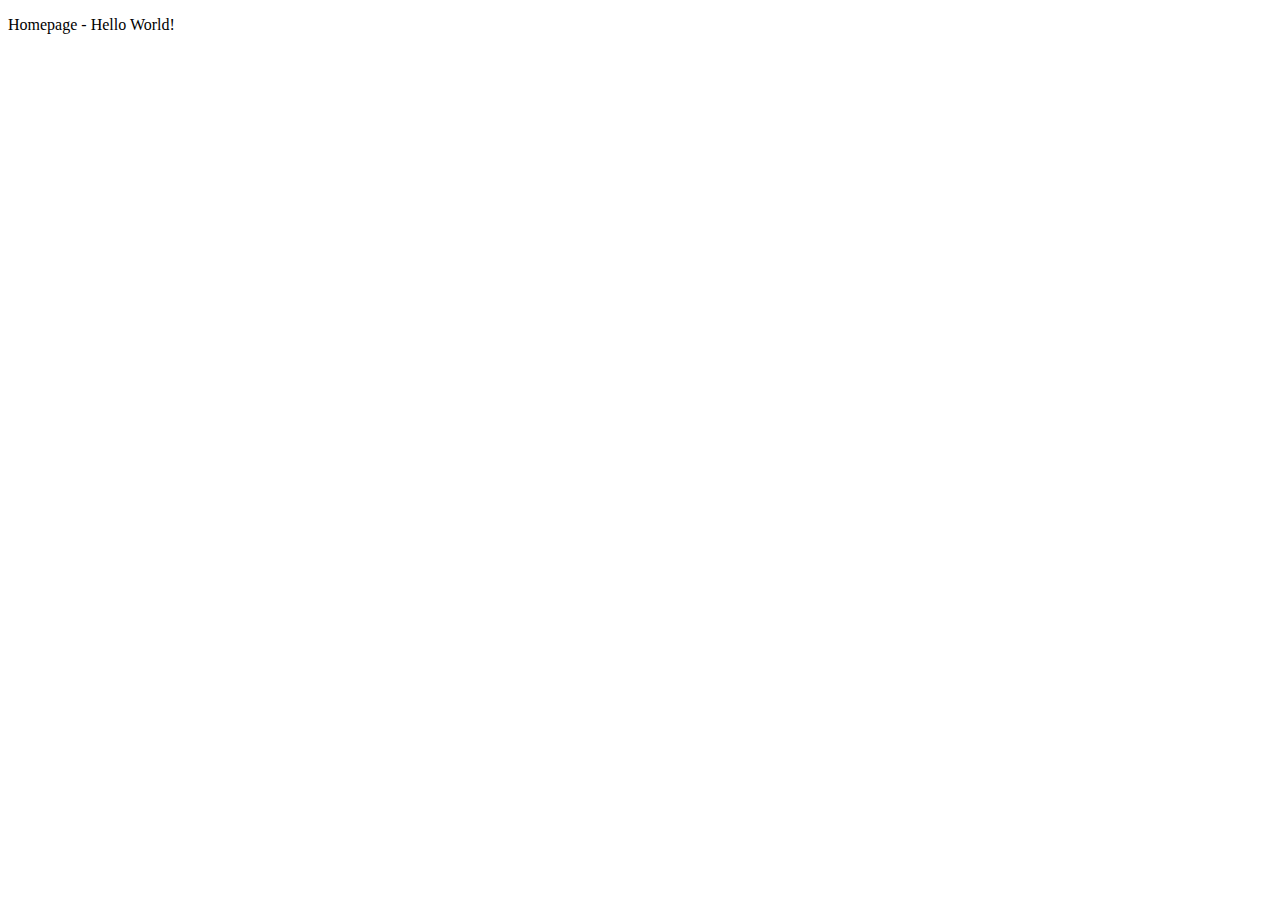
==== index.html @ a56c323d "Created basic file structure for site" ====
<!DOCTYPE html>
<html>
  <head>
    <meta charset="utf-8">
    <link type="text/css" rel="stylesheet" href="css/index.css">
    <title>My Blog Site</title>
  </head>
  <body>
    <p>Homepage - Hello World!</p>
  </body>
</html>
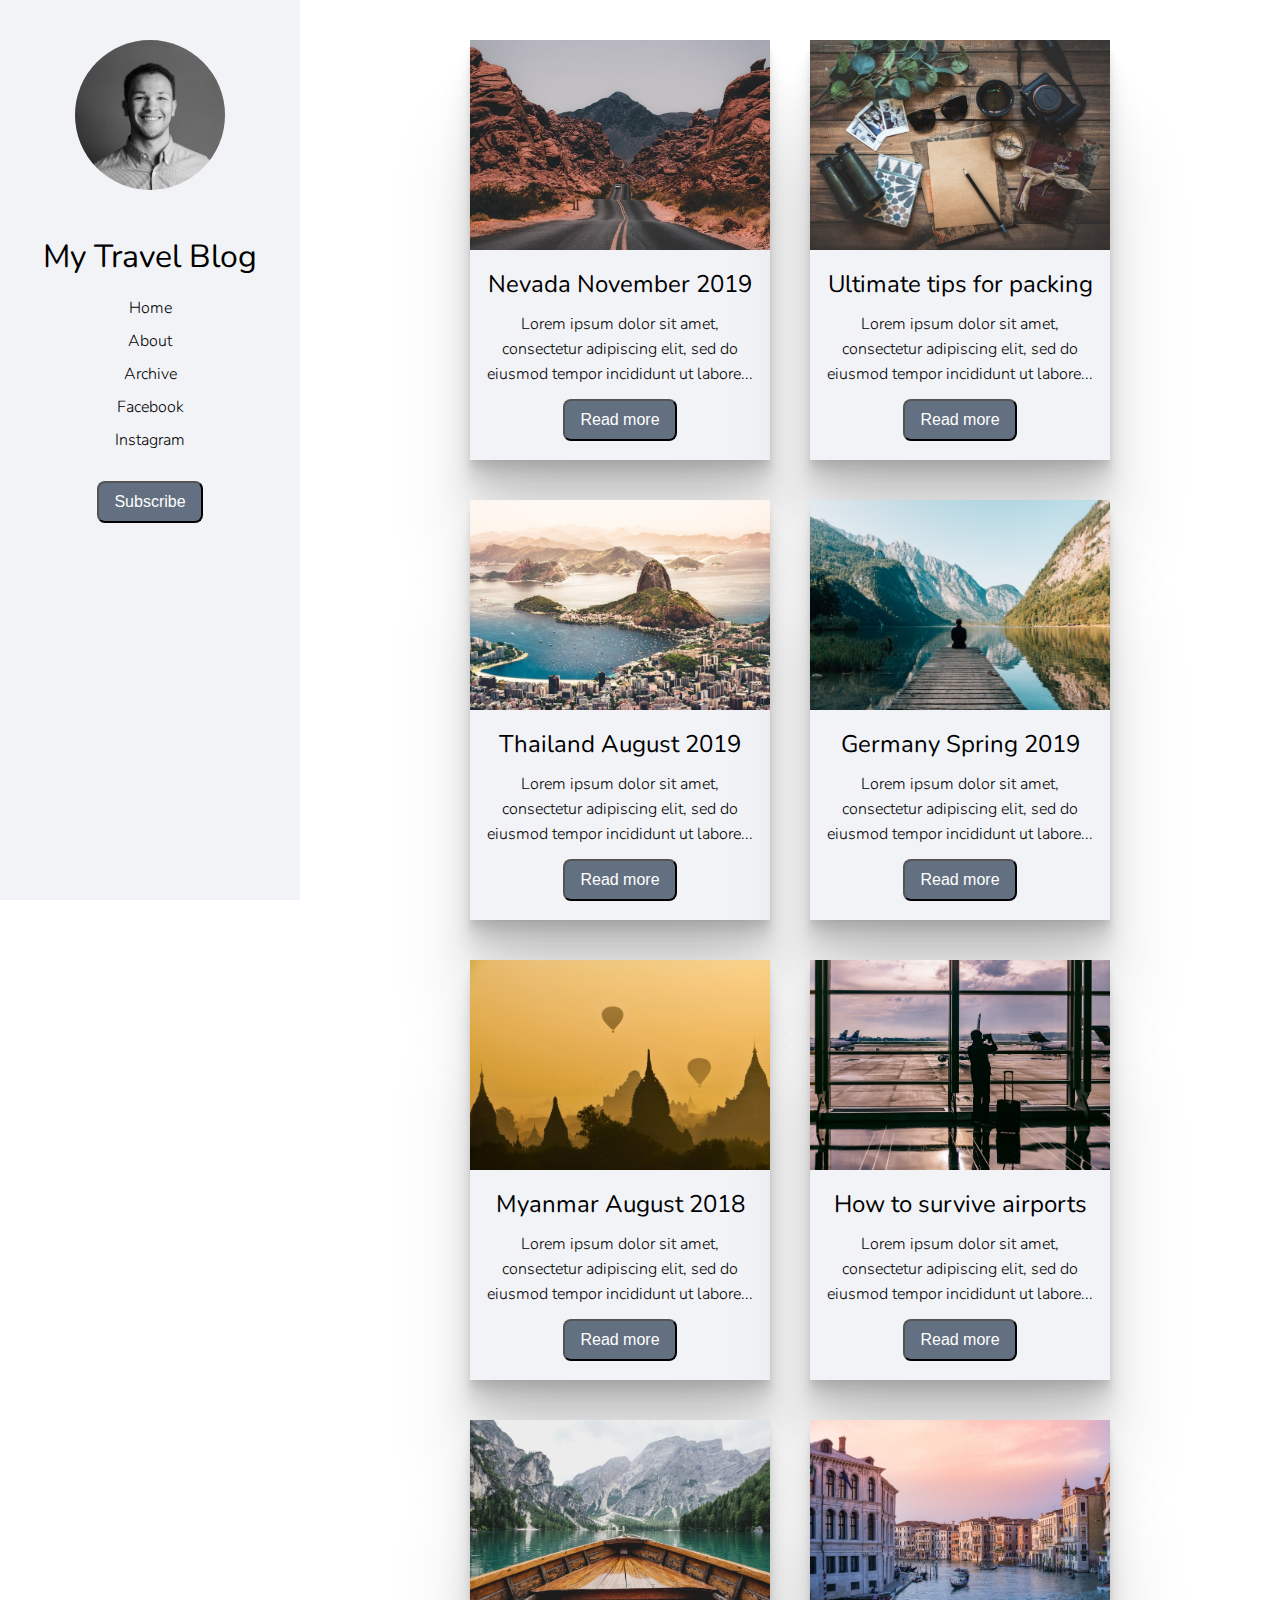
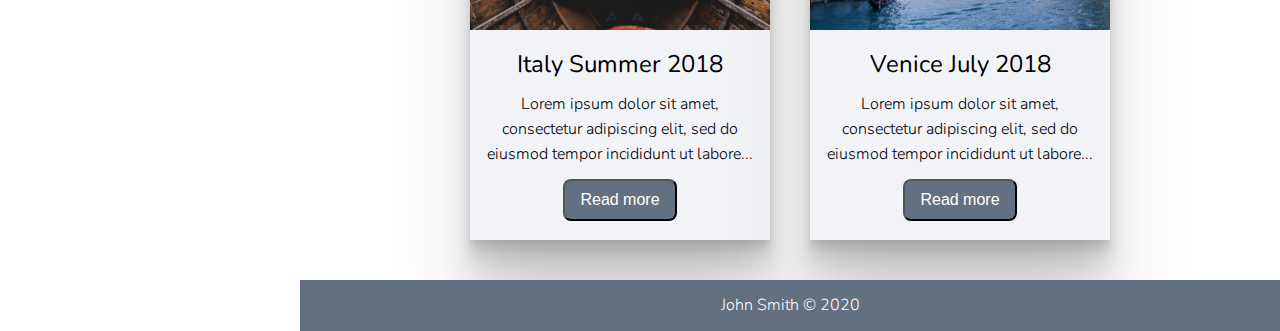
==== commit 0001a32d: "First iteration of homepage" ====
--- a/index.html
+++ b/index.html
@@ -2,10 +2,120 @@
 <html>
   <head>
     <meta charset="utf-8">
-    <link type="text/css" rel="stylesheet" href="css/index.css">
+    <link type="text/css" rel="stylesheet" href="css/main.css">
+    <link href="https://fonts.googleapis.com/css?family=Nunito:300,400,400i,700,900&display=swap" rel="stylesheet">
     <title>My Blog Site</title>
   </head>
   <body>
-    <p>Homepage - Hello World!</p>
+    <a name="top"></a>
+    <div class="container">
+        <div class="sidebar">
+            <img src="images/bloke.jpeg" alt="Profile photo">
+            <h1>My Travel Blog</h1>
+            <ul>
+              <li>
+                  <a href="#top">Home</a>
+              </li>
+              <li>
+                  <a>About</a>
+              </li>
+              <li>
+                  <a>Archive</a>
+              </li>
+              <li>
+                  <a href="https://www.facebook.com/">Facebook</a>
+              </li>
+              <li>
+                  <a href="https://www.instagram.com/">Instagram</a>
+              </li>
+              <button class="subscribe-button">Subscribe</button>
+            </ul>
+        </div>
+        <div class="content">
+          <div class="blog-card">
+            <img src="images/nevada.jpg" alt="Nevada">
+            <h2>Nevada November 2019</h2>
+            <p>Lorem ipsum dolor sit amet, 
+              consectetur adipiscing elit, 
+              sed do eiusmod tempor incididunt 
+              ut labore... 
+              </p>
+              <button>Read more</button>
+          </div>
+          <div class="blog-card">
+            <img src="images/packing.jpg" alt="Packing items">
+            <h2>Ultimate tips for packing</h2>
+            <p>Lorem ipsum dolor sit amet, 
+              consectetur adipiscing elit, 
+              sed do eiusmod tempor incididunt 
+              ut labore... 
+              </p>
+              <button>Read more</button>
+          </div>
+          <div class="blog-card">
+              <img src="images/thailand.jpg" alt="Thailand">
+              <h2>Thailand August 2019</h2>
+              <p>Lorem ipsum dolor sit amet, 
+              consectetur adipiscing elit, 
+              sed do eiusmod tempor incididunt 
+              ut labore... 
+              </p>
+              <button>Read more</button>
+          </div>
+          <div class="blog-card">
+              <img src="images/germany.jpg" alt="German lake">
+              <h2>Germany Spring 2019</h2>
+             <p>Lorem ipsum dolor sit amet, 
+              consectetur adipiscing elit, 
+              sed do eiusmod tempor incididunt 
+              ut labore... 
+              </p>
+              <button>Read more</button>
+          </div>
+          <div class="blog-card">
+              <img src="images/myanmar.jpg" alt="Myanmar">
+              <h2>Myanmar August 2018</h2>
+              <p>Lorem ipsum dolor sit amet, 
+              consectetur adipiscing elit, 
+              sed do eiusmod tempor incididunt 
+              ut labore... 
+              </p>
+              <button>Read more</button>
+          </div>
+          <div class="blog-card">
+              <img src="images/airport.jpg" alt="Airport">
+              <h2>How to survive airports</h2>
+             <p>Lorem ipsum dolor sit amet, 
+              consectetur adipiscing elit, 
+              sed do eiusmod tempor incididunt 
+              ut labore... 
+              </p>
+              <button>Read more</button>
+          </div>
+          <div class="blog-card">
+              <img src="images/italy.jpg" alt="Italy">
+              <h2>Italy Summer 2018</h2>
+             <p>Lorem ipsum dolor sit amet, 
+              consectetur adipiscing elit, 
+              sed do eiusmod tempor incididunt 
+              ut labore... 
+              </p>
+              <button>Read more</button>
+          </div>
+          <div class="blog-card">
+              <img src="images/venice.jpg" alt="Venice">
+              <h2>Venice July 2018</h2>
+              <p>Lorem ipsum dolor sit amet, 
+              consectetur adipiscing elit, 
+              sed do eiusmod tempor incididunt 
+              ut labore... 
+              </p>
+              <button>Read more</button>
+          </div>
+        </div>
+        <div class="footer">
+          <p>John Smith &copy 2020</p>
+        </div>
+    </div>
   </body>
 </html>--- a/css/main.css
+++ b/css/main.css
@@ -0,0 +1,23 @@
+@import "homepage.css";
+
+body{
+  font-size: 16px;
+  line-height: 25px;
+  font-family: 'Nunito', sans-serif;
+  margin: 0;
+}
+
+p{
+  margin: 0.8em;
+}
+
+h1, h2, h3 {
+  font-weight: 400;
+  line-height: 1.2em;
+  margin: 0.5em;
+}
+
+h1 {
+  font-size: 2em;
+  margin: 20px 0;
+}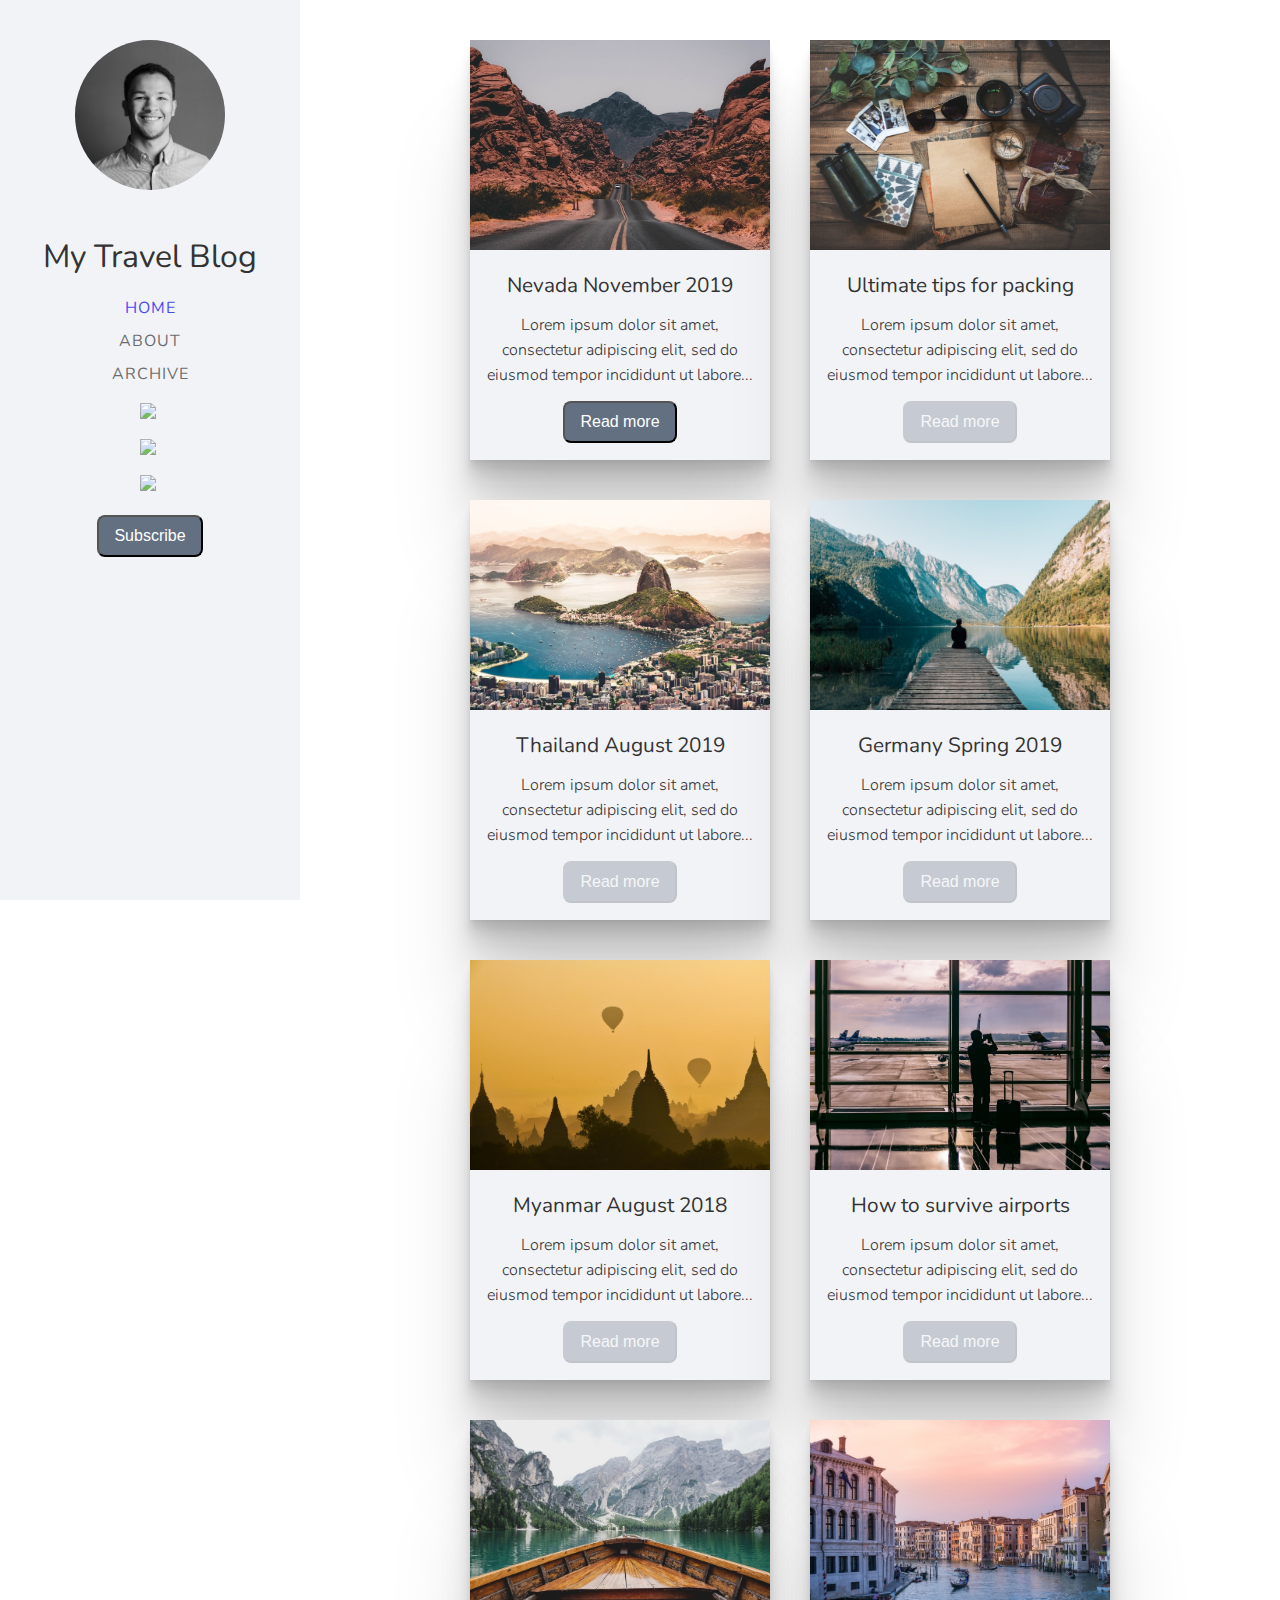
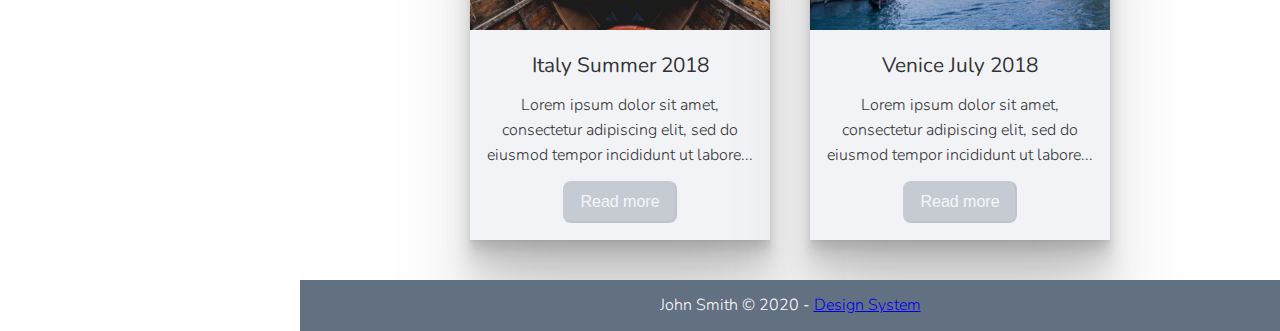
==== commit f9349970: "Added design system page and modified quotes in blog post" ====
--- a/index.html
+++ b/index.html
@@ -2,6 +2,7 @@
 <html>
   <head>
     <meta charset="utf-8">
+    <meta name="viewport" content="width=device-width" />
     <link type="text/css" rel="stylesheet" href="css/main.css">
     <link href="https://fonts.googleapis.com/css?family=Nunito:300,400,400i,700,900&display=swap" rel="stylesheet">
     <title>My Blog Site</title>
@@ -10,26 +11,29 @@
     <a name="top"></a>
     <div class="container">
         <div class="sidebar">
-            <img src="images/bloke.jpeg" alt="Profile photo">
+            <img class="profile-image" src="images/bloke.jpeg" alt="Profile photo">
             <h1>My Travel Blog</h1>
             <ul>
               <li>
-                  <a href="#top">Home</a>
+                  <a href="#top">HOME</a>
               </li>
               <li>
-                  <a>About</a>
+                  <a>ABOUT</a>
               </li>
               <li>
-                  <a>Archive</a>
+                  <a>ARCHIVE</a>
               </li>
               <li>
-                  <a href="https://www.facebook.com/">Facebook</a>
+                <img class="icon" src="images/icons/facebook-48.png" alt="Facebook icon">
               </li>
               <li>
-                  <a href="https://www.instagram.com/">Instagram</a>
+                <img class="icon" src="images/icons/twitter-48.png" alt="Twitter icon">
               </li>
-              <button class="subscribe-button">Subscribe</button>
+              <li>
+                <img class="icon" src="images/icons/instagram-48.png" alt="Instagram icon">
+              </li>
             </ul>
+              <button>Subscribe</button>
         </div>
         <div class="content">
           <div class="blog-card">
@@ -40,7 +44,9 @@
               sed do eiusmod tempor incididunt 
               ut labore... 
               </p>
-              <button>Read more</button>
+              <a href="./blog-post">
+                <button>Read more</button>
+              </a>
           </div>
           <div class="blog-card">
             <img src="images/packing.jpg" alt="Packing items">
@@ -50,7 +56,7 @@
               sed do eiusmod tempor incididunt 
               ut labore... 
               </p>
-              <button>Read more</button>
+              <button disabled>Read more</button>
           </div>
           <div class="blog-card">
               <img src="images/thailand.jpg" alt="Thailand">
@@ -60,7 +66,7 @@
               sed do eiusmod tempor incididunt 
               ut labore... 
               </p>
-              <button>Read more</button>
+              <button disabled>Read more</button>
           </div>
           <div class="blog-card">
               <img src="images/germany.jpg" alt="German lake">
@@ -70,7 +76,7 @@
               sed do eiusmod tempor incididunt 
               ut labore... 
               </p>
-              <button>Read more</button>
+              <button disabled>Read more</button>
           </div>
           <div class="blog-card">
               <img src="images/myanmar.jpg" alt="Myanmar">
@@ -80,7 +86,7 @@
               sed do eiusmod tempor incididunt 
               ut labore... 
               </p>
-              <button>Read more</button>
+              <button disabled>Read more</button>
           </div>
           <div class="blog-card">
               <img src="images/airport.jpg" alt="Airport">
@@ -90,7 +96,7 @@
               sed do eiusmod tempor incididunt 
               ut labore... 
               </p>
-              <button>Read more</button>
+              <button disabled>Read more</button>
           </div>
           <div class="blog-card">
               <img src="images/italy.jpg" alt="Italy">
@@ -100,7 +106,7 @@
               sed do eiusmod tempor incididunt 
               ut labore... 
               </p>
-              <button>Read more</button>
+              <button disabled>Read more</button>
           </div>
           <div class="blog-card">
               <img src="images/venice.jpg" alt="Venice">
@@ -110,11 +116,12 @@
               sed do eiusmod tempor incididunt 
               ut labore... 
               </p>
-              <button>Read more</button>
+              <button disabled>Read more</button>
           </div>
         </div>
         <div class="footer">
-          <p>John Smith &copy 2020</p>
+          <p>John Smith &copy 2020 - <a href="./design-system">Design System</a>
+          </p>
         </div>
     </div>
   </body>
--- a/css/main.css
+++ b/css/main.css
@@ -1,9 +1,12 @@
 @import "homepage.css";
+@import "blog-post.css";
+@import "design-system.css";
 
 body{
   font-size: 16px;
   line-height: 25px;
   font-family: 'Nunito', sans-serif;
+  color: #333333;
   margin: 0;
 }
 
@@ -11,13 +14,32 @@
   margin: 0.8em;
 }
 
-h1, h2, h3 {
+h1, h2, h3, h4, h5, h6 {
   font-weight: 400;
   line-height: 1.2em;
-  margin: 0.5em;
+  margin: 15px;
 }
 
-h1 {
-  font-size: 2em;
-  margin: 20px 0;
-}+h2{
+  font-size: 1.3em;
+}
+
+button {
+  font-size: 16px;
+  font-weight: 400;
+  padding: 10px 15px;
+  border-radius: 8px;
+  color: white;
+  background-color: #637081;
+  cursor: pointer;
+}
+
+button:hover:enabled {
+  border:none;
+  box-shadow: 0px 0px 4px #637081;
+}
+
+button:disabled {
+  opacity: 0.3;
+  cursor: default;
+}
